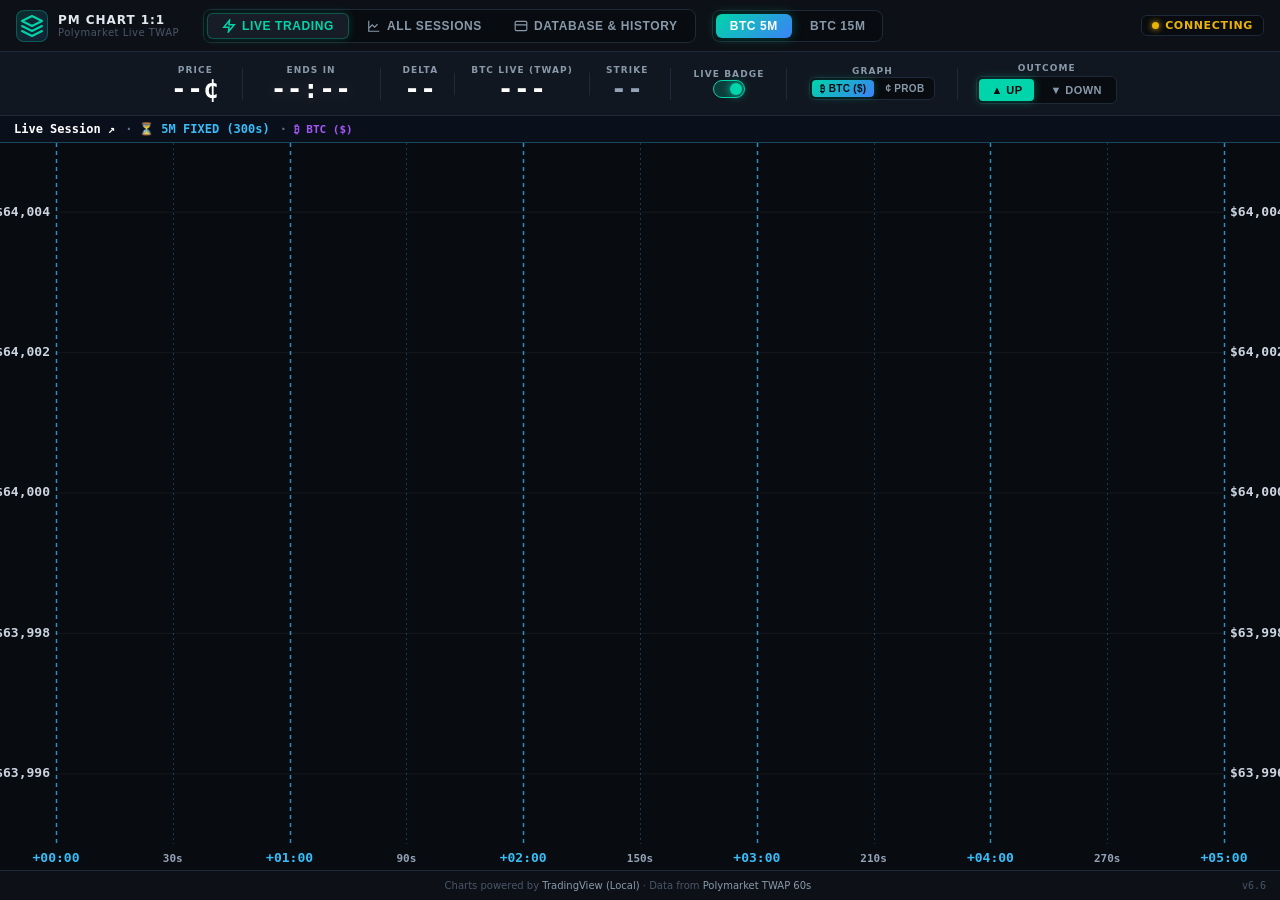
==== -APP-V-222-/index.html @ 1e35aa85 "v6.6: Fix strike window boundary check, RTDS reconciliation concurrency, orderbook bestBid/bestAsk, " ====
<!DOCTYPE html>
<html lang="en">
<head>
  <meta charset="UTF-8" />
  <meta name="viewport" content="width=device-width, initial-scale=1.0, maximum-scale=1.0, user-scalable=no, viewport-fit=cover" />
  <title>Polymarket BTC Up/Down — 1:1 Live TWAP Chart & History Database</title>
  <meta name="description" content="Real-time Polymarket BTC Up/Down rolling market chart with 1:1 TWAP price synchronization and local database." />
  <link rel="stylesheet" href="css/style.css" />
</head>
<body>
  <div id="app">

    <!-- ═══════════════ HEADER ═══════════════ -->
    <header id="main-header">
      <div id="brand">
        <div id="brand-logo">
          <svg width="24" height="24" viewBox="0 0 24 24" fill="none">
            <path d="M12 2L2 7l10 5 10-5-10-5zM2 17l10 5 10-5M2 12l10 5 10-5" stroke="#00d4aa" stroke-width="2" stroke-linecap="round" stroke-linejoin="round"/>
          </svg>
        </div>
        <div id="brand-text">
          <span id="brand-name">PM CHART 1:1</span>
          <span id="brand-sub">Polymarket Live TWAP</span>
        </div>
      </div>

      <!-- Main Navigation Tabs: Live Trading vs All Sessions vs Database -->
      <div id="view-switcher">
        <button class="view-tab active" id="tab-view-trading" data-view="trading">
          <svg width="14" height="14" viewBox="0 0 24 24" fill="none" stroke="currentColor" stroke-width="2.5"><polygon points="13 2 3 14 12 14 11 22 21 10 12 10 13 2"/></svg>
          <span class="tab-label">LIVE TRADING</span>
        </button>
        <button class="view-tab" id="tab-view-chart" data-view="chart">
          <svg width="14" height="14" viewBox="0 0 24 24" fill="none" stroke="currentColor" stroke-width="2"><path d="M3 3v18h18M18 9l-5 5-4-4-6 6"/></svg>
          <span class="tab-label">ALL SESSIONS</span>
        </button>
        <button class="view-tab" id="tab-view-history" data-view="history">
          <svg width="14" height="14" viewBox="0 0 24 24" fill="none" stroke="currentColor" stroke-width="2"><path d="M4 4h16c1.1 0 2 .9 2 2v12c0 1.1-.9 2-2 2H4c-1.1 0-2-.9-2-2V6c0-1.1.9-2 2-2zM22 10H2M7 15h.01M12 15h.01M17 15h.01"/></svg>
          <span class="tab-label">DATABASE & HISTORY</span>
        </button>
      </div>

      <!-- Market switcher: 5m / 15m -->
      <div id="market-switcher">
        <button class="mkt-btn active" id="btn-mkt-5m" data-tf="5">BTC 5M</button>
        <button class="mkt-btn" id="btn-mkt-15m" data-tf="15">BTC 15M</button>
      </div>

      <!-- Status indicator -->
      <div id="status-panel">
        <div id="status-indicator" class="status-connecting">
          <span id="status-dot"></span>
          <span id="status-text">CONNECTING</span>
        </div>
      </div>
    </header>

    <!-- Global Real-Time Price & Outcome Bar -->
    <div id="price-bar">
      <!-- 1. Left of Timer: Large Outcome Price -->
      <div class="price-hero-item" id="price-current-wrap">
        <span class="price-hero-label">PRICE</span>
        <span class="price-hero-value" id="price-current">--¢</span>
      </div>

      <div class="price-divider"></div>

      <!-- 2. Center: Large countdown timer (Clickable: Remaining <-> Elapsed) -->
      <div id="timer-center" style="cursor: pointer; user-select: none;" title="Click to switch between Remaining & Elapsed time">
        <span id="timer-label-top">ENDS IN</span>
        <span id="timer-value">--:--</span>
      </div>

      <div class="price-divider"></div>

      <!-- 3. Right of Timer: Delta, Current BTC Price, Strike BTC Price -->
      <div id="live-btc-metrics">
        <div class="price-hero-item" id="btc-delta-wrap">
          <span class="price-hero-label">DELTA</span>
          <span class="price-hero-value green" id="live-btc-delta">+$0.00</span>
        </div>

        <div class="price-divider-mini"></div>

        <div class="price-hero-item" id="btc-current-wrap">
          <span class="price-hero-label">BTC LIVE (TWAP)</span>
          <span class="price-hero-value" id="live-btc-current">---</span>
        </div>

        <div class="price-divider-mini"></div>

        <div class="price-hero-item" id="btc-strike-wrap">
          <span class="price-hero-label">STRIKE</span>
          <span class="price-hero-value muted" id="live-btc-strike">---</span>
        </div>
      </div>

      <div class="price-divider"></div>

      <!-- 4. Floating Head Badge on Chart Toggle -->
      <div class="price-hero-item" id="tag-toggle-wrap">
        <span class="price-hero-label">LIVE BADGE</span>
        <label class="toggle-switch-compact" title="Отображать крупную плашку с ценой и оставшимся временем на конце линии графика">
          <input type="checkbox" id="chk-head-tag" checked />
          <span class="toggle-slider-compact"></span>
        </label>
      </div>

      <div class="price-divider"></div>

      <!-- 5. Chart Mode (BTC $ vs PROB %) -->
      <div class="price-hero-item" id="chart-mode-wrap">
        <span class="price-hero-label">GRAPH</span>
        <div id="chart-mode-buttons">
          <button class="mode-btn active" id="btn-mode-btc" title="Отображать живой график цены BTC ($) как на Polymarket">₿ BTC ($)</button>
          <button class="mode-btn" id="btn-mode-token" title="Отображать график вероятности в центах (0–100¢)">¢ PROB</button>
        </div>
      </div>

      <div class="price-divider"></div>

      <!-- 6. Outcome buttons -->
      <div id="outcome-switcher">
        <span class="price-hero-label">OUTCOME</span>
        <div id="outcome-buttons">
          <button class="outcome-btn active" id="btn-outcome-up">▲ UP</button>
          <button class="outcome-btn" id="btn-outcome-down">▼ DOWN</button>
        </div>
      </div>
    </div>

    <!-- ═══════════════ VIEW 1: LIVE TRADING (Dedicated Fixed 300s/900s) ═══════════════ -->
    <main id="trading-view" class="active-view">
      <div id="trading-chart-wrapper" style="position:relative; width:100%; height:100%; flex:1; display:flex; flex-direction:column; overflow:hidden;">
        <div id="trading-chart-container" style="width:100%; height:100%; flex:1; position:relative;"></div>
      </div>
    </main>

    <!-- ═══════════════ VIEW 2: MULTI-SESSION TIMELINE CHART ═══════════════ -->
    <main id="chart-view" class="hidden-view">
      <!-- Chart toolbar -->
      <div id="chart-toolbar">
        <div id="tf-switcher">
          <span class="tf-label">TIMEFRAME</span>
          <div id="tf-buttons">
            <button class="tf-btn active" id="btn-tf-1s" data-tf="1">1s</button>
            <button class="tf-btn" id="btn-tf-5s" data-tf="5">5s</button>
            <button class="tf-btn" id="btn-tf-15s" data-tf="15">15s</button>
            <button class="tf-btn" id="btn-tf-30s" data-tf="30">30s</button>
            <button class="tf-btn" id="btn-tf-1m" data-tf="60">1m</button>
          </div>
        </div>

        <div id="market-info">
          <span class="info-label">MARKET</span>
          <span id="market-slug-display">---</span>
          <span class="info-sep">→</span>
          <span id="market-window-display">--:-- – --:--</span>
        </div>

        <div id="chart-actions">
          <button id="btn-scroll-start" class="action-btn" title="Scroll back to the beginning of history (Earliest session)">
            <svg width="13" height="13" viewBox="0 0 24 24" fill="none" stroke="currentColor" stroke-width="2.5"><polygon points="19 20 9 12 19 4 19 20"/><line x1="5" y1="19" x2="5" y2="5"/></svg>
            <span style="margin-left:4px; font-size:11px; font-weight:600;">Start</span>
          </button>
          <button id="btn-quick-load-db" class="action-btn" title="Load saved history from database">
            <svg width="14" height="14" viewBox="0 0 24 24" fill="none" stroke="currentColor" stroke-width="2"><path d="M4 4h16c1.1 0 2 .9 2 2v12c0 1.1-.9 2-2 2H4c-1.1 0-2-.9-2-2V6c0-1.1.9-2 2-2zM22 10H2"/></svg>
            <span style="margin-left:5px; font-size:11px; font-weight:600;">Load DB History</span>
          </button>
          <button id="btn-reset-zoom" class="action-btn" title="Fit all sessions (Overview)">
            <svg width="14" height="14" viewBox="0 0 24 24" fill="none" stroke="currentColor" stroke-width="2"><path d="M3 3h7v7H3zM14 3h7v7h-7zM14 14h7v7h-7zM3 14h7v7H3z"/></svg>
            <span style="margin-left:4px; font-size:11px; font-weight:600;">Fit All</span>
          </button>
          <button id="btn-scroll-live" class="action-btn" title="Scroll forward to live real-time market">
            <svg width="13" height="13" viewBox="0 0 24 24" fill="none" stroke="currentColor" stroke-width="2.5"><polygon points="5 4 15 12 5 20 5 4"/><line x1="19" y1="5" x2="19" y2="19"/></svg>
            <span style="margin-left:4px; font-size:11px; font-weight:600;">Live</span>
          </button>
        </div>
      </div>

      <!-- Chart wrapper -->
      <div id="chart-wrapper">
        <div id="chart-container"></div>
        <div id="chart-tooltip" style="display: none;"></div>

        <!-- Loading overlay -->
        <div id="loading-overlay">
          <div id="loading-spinner"></div>
          <div id="loading-text">Fetching market data…</div>
          <div id="loading-sub" style="display:none"></div>
        </div>

        <!-- Error overlay -->
        <div id="error-overlay" style="display:none">
          <div id="error-icon">⚠</div>
          <div id="error-text">Connection lost</div>
          <div id="error-sub">Reconnecting…</div>
          <button id="btn-retry">Retry Now</button>
        </div>
      </div>
    </main>

    <!-- ═══════════════ VIEW 3: DATABASE & HISTORY PANEL ═══════════════ -->
    <section id="history-panel-view" class="hidden-view">
      <div id="panel-content">

        <!-- Header Row / Summary Cards -->
        <div class="panel-grid-top">
          <!-- Card 1: Storage File Management -->
          <div class="panel-card" id="card-storage">
            <div class="card-header">
              <div class="card-title">
                <svg width="16" height="16" viewBox="0 0 24 24" fill="none" stroke="currentColor" stroke-width="2"><path d="M22 19a2 2 0 0 1-2 2H4a2 2 0 0 1-2-2V5a2 2 0 0 1 2-2h5l2 3h9a2 2 0 0 1 2 2z"/></svg>
                DATABASE FILE STORAGE
              </div>
              <span id="db-status-badge" class="badge-disconnected">NOT CONNECTED</span>
            </div>
            <div class="card-body">
              <div class="storage-meta-row">
                <div class="meta-item">
                  <span class="meta-lbl">File Size</span>
                  <span class="meta-val" id="db-file-size">-- KB</span>
                </div>
                <div class="meta-item">
                  <span class="meta-lbl">Last Saved</span>
                  <span class="meta-val" id="db-last-saved">Never</span>
                </div>
                <div class="meta-item">
                  <span class="meta-lbl">Auto-Save</span>
                  <label class="toggle-switch">
                    <input type="checkbox" id="chk-autosave" checked />
                    <span class="toggle-slider"></span>
                  </label>
                </div>
              </div>
              <div class="card-actions-row">
                <button id="btn-connect-file" class="btn-primary">
                  📁 Choose / Create Database File
                </button>
                <button id="btn-save-file" class="btn-secondary">
                  💾 Save to Disk Now
                </button>
                <button id="btn-import-json" class="btn-outline">
                  📥 Import JSON
                </button>
                <button id="btn-export-json" class="btn-outline">
                  📤 Export JSON
                </button>
              </div>
            </div>
          </div>

          <!-- Card 2: Polymarket History Downloader (Backfill) -->
          <div class="panel-card" id="card-downloader">
            <div class="card-header">
              <div class="card-title">
                <svg width="16" height="16" viewBox="0 0 24 24" fill="none" stroke="currentColor" stroke-width="2"><path d="M21 15v4a2 2 0 0 1-2 2H5a2 2 0 0 1-2-2v-4M7 10l5 5 5-5M12 15V3"/></svg>
                POLYMARKET HISTORY DOWNLOADER
              </div>
              <span id="bf-count-display" class="badge-info">72 sessions (6h)</span>
            </div>
            <div class="card-body">
              <!-- Controls row -->
              <div class="downloader-controls-row">
                <div class="ctrl-group">
                  <span class="ctrl-label">Market:</span>
                  <div class="bf-tf-group">
                    <button class="bf-tf-btn active" data-tf="5">BTC 5M</button>
                    <button class="bf-tf-btn" data-tf="15">BTC 15M</button>
                  </div>
                </div>

                <div class="ctrl-group">
                  <span class="ctrl-label">Time Range:</span>
                  <div class="preset-group">
                    <button class="preset-btn active" data-hours="6">6h</button>
                    <button class="preset-btn" data-hours="12">12h</button>
                    <button class="preset-btn" data-hours="24">24h</button>
                    <button class="preset-btn" data-hours="72">3 Days</button>
                    <button class="preset-btn" data-hours="168">7 Days</button>
                  </div>
                </div>

                <div class="ctrl-group">
                  <label class="checkbox-label" title="Skip downloading sessions that are already saved in your database">
                    <input type="checkbox" id="chk-smart-merge" checked />
                    <span>Smart Merge (Skip existing)</span>
                  </label>
                </div>
              </div>

              <!-- Progress bar wrap -->
              <div id="bf-progress-wrap" style="display:none;">
                <div class="progress-bar-bg">
                  <div id="bf-progress-bar"></div>
                </div>
                <div id="bf-progress-text">Ready</div>
              </div>

              <!-- Action buttons -->
              <div class="card-actions-row">
                <button id="btn-start-backfill" class="btn-success">
                  ▶ Start Download from Polymarket
                </button>
                <button id="btn-stop-backfill" class="btn-danger" disabled>
                  ⏹ Stop
                </button>
              </div>
            </div>
          </div>
        </div>

        <!-- Analytics Row -->
        <div class="panel-analytics-row">
          <div class="analytic-badge">
            <span class="an-lbl">Total Sessions</span>
            <span class="an-val" id="stat-total-sessions">0</span>
          </div>
          <div class="analytic-badge">
            <span class="an-lbl">Total Price Ticks</span>
            <span class="an-val" id="stat-total-ticks">0</span>
          </div>
          <div class="analytic-badge">
            <span class="an-lbl">UP Wins</span>
            <span class="an-val green" id="stat-up-pct">0.0%</span>
          </div>
          <div class="analytic-badge">
            <span class="an-lbl">DOWN Wins</span>
            <span class="an-val coral" id="stat-down-pct">0.0%</span>
          </div>
          <div class="analytic-badge">
            <span class="an-lbl">Total Traded Volume</span>
            <span class="an-val" id="stat-total-volume">$0</span>
          </div>
        </div>

        <!-- Session Explorer Table Card -->
        <div class="panel-card" id="card-table">
          <div class="table-toolbar">
            <div class="table-title">
              <svg width="15" height="15" viewBox="0 0 24 24" fill="none" stroke="currentColor" stroke-width="2"><path d="M3 3h18v18H3zM3 9h18M3 15h18M9 3v18M15 3v18"/></svg>
              SAVED SESSIONS EXPLORER
              <span id="selected-sessions-count" class="badge-subtle">0 selected</span>
            </div>
            <div class="table-actions">
              <button id="btn-load-to-chart" class="btn-secondary btn-sm">
                📈 Display All on Chart
              </button>
              <button id="btn-delete-selected" class="btn-danger-outline btn-sm">
                🗑 Delete Selected
              </button>
              <button id="btn-clear-db" class="btn-danger-outline btn-sm">
                ✕ Clear All DB
              </button>
            </div>
          </div>

          <div class="table-scroll-container">
            <table class="pm-table">
              <thead>
                <tr>
                  <th class="th-chk"><input type="checkbox" id="chk-select-all" /></th>
                  <th>Session Window (UTC)</th>
                  <th>TF</th>
                  <th>Official Winner</th>
                  <th>OHLC (Open / High / Low / Close)</th>
                  <th>Ticks</th>
                  <th>Volume</th>
                  <th>Actions</th>
                </tr>
              </thead>
              <tbody id="session-table-body">
                <tr><td colspan="8" class="empty-table-msg">Loading database sessions…</td></tr>
              </tbody>
            </table>
          </div>
        </div>

      </div><!-- /#panel-content -->
    </section>

    <!-- ═══════════════ FOOTER ═══════════════ -->
    <footer id="main-footer">
      <div id="footer-left">
        <span id="market-count-display"></span>
      </div>
      <div id="footer-center">
        <span class="attr-text">Charts powered by </span>
        <a href="https://www.tradingview.com/" target="_blank" class="attr-link">TradingView (Local)</a>
        <span class="attr-text"> · Data from </span>
        <a href="https://polymarket.com" target="_blank" class="attr-link">Polymarket TWAP 60s</a>
      </div>
      <div id="footer-right">
        <span id="app-version">v6.6</span>
      </div>
    </footer>

  </div><!-- /#app -->

  <input type="file" id="file-import-input" accept=".json" style="display:none;" />

  <!-- Local Lightweight Charts v5 -->
  <script src="libs/lightweight-charts.standalone.production.js"></script>

  <!-- App modules -->
  <script src="js/price.js"></script>
  <script src="js/buffer.js"></script>
  <script src="js/db.js"></script>
  <script src="js/backfill.js"></script>
  <script src="js/market.js"></script>
  <script src="js/ws.js"></script>
  <script src="js/rtds.js"></script>
  <script src="js/live_trading.js"></script>
  <script src="js/chart.js"></script>
  <script src="js/panel.js"></script>
  <script src="js/app.js"></script>
</body>
</html>
---- -APP-V-222-/css/style.css ----
/* ═══════════════════════════════════════════════════════
   Polymarket BTC Up/Down Chart & History Database — v1.4
   ═══════════════════════════════════════════════════════ */

/* ── Reset & Base ─────────────────────────────────────── */
*, *::before, *::after { box-sizing: border-box; margin: 0; padding: 0; }

:root {
  /* Colors */
  --bg-primary:     #080b0f;
  --bg-secondary:   #0d1117;
  --bg-panel:       #111720;
  --bg-card:        #161d27;
  --bg-hover:       #1a2230;
  --border:         #1e2a38;
  --border-bright:  #2a3a50;

  --text-primary:   #e2e8f0;
  --text-secondary: #8899aa;
  --text-muted:     #4a5568;

  --accent-teal:    #00d4aa;
  --accent-teal-d:  #00a882;
  --accent-blue:    #3b82f6;
  --accent-purple:  #8b5cf6;

  --green:          #22c55e;
  --green-d:        #16a34a;
  --red:            #ef4444;
  --red-d:          #dc2626;
  --coral:          #ff4d6d;
  --yellow:         #eab308;

  --line-green:     #00d4aa;
  --line-red:       #ff4d6d;
  --line-neutral:   #4dabf7;

  /* Sizes */
  --header-h:       52px;
  --pricebar-h:     64px;
  --toolbar-h:      42px;
  --footer-h:       30px;

  /* Transitions */
  --tr-fast: 120ms ease;
  --tr-med:  200ms ease;
}

html, body {
  height: 100%;
  background: var(--bg-primary);
  color: var(--text-primary);
  font-family: 'Inter', system-ui, sans-serif;
  font-size: 13px;
  line-height: 1;
  overflow: hidden;
  -webkit-font-smoothing: antialiased;
}

/* ── App Layout ───────────────────────────────────────── */
#app {
  display: flex;
  flex-direction: column;
  height: 100vh;
  overflow: hidden;
}

/* ── Header ───────────────────────────────────────────── */
#main-header {
  display: flex;
  align-items: center;
  gap: 16px;
  height: var(--header-h);
  padding: 0 16px;
  background: var(--bg-secondary);
  border-bottom: 1px solid var(--border);
  flex-shrink: 0;
  position: relative;
  z-index: 10;
}

#brand {
  display: flex;
  align-items: center;
  gap: 10px;
  min-width: 130px;
}

#brand-logo {
  width: 32px; height: 32px;
  background: linear-gradient(135deg, rgba(0,212,170,0.15), rgba(59,130,246,0.15));
  border: 1px solid rgba(0,212,170,0.3);
  border-radius: 8px;
  display: flex; align-items: center; justify-content: center;
}

#brand-text {
  display: flex;
  flex-direction: column;
  gap: 2px;
}
#brand-name {
  font-size: 12px;
  font-weight: 700;
  letter-spacing: 0.08em;
  color: var(--text-primary);
}
#brand-sub {
  font-size: 10px;
  color: var(--text-muted);
  letter-spacing: 0.05em;
}

/* Main Navigation View Switcher (Live Chart vs Database & History) */
#view-switcher {
  display: flex;
  gap: 4px;
  background: var(--bg-primary);
  border: 1px solid var(--border);
  border-radius: 8px;
  padding: 3px;
  margin-left: 8px;
}

.view-tab {
  display: flex;
  align-items: center;
  gap: 6px;
  background: transparent;
  border: none;
  color: var(--text-secondary);
  font-family: 'Inter', sans-serif;
  font-size: 12px;
  font-weight: 600;
  letter-spacing: 0.05em;
  padding: 5px 14px;
  border-radius: 6px;
  cursor: pointer;
  transition: all var(--tr-fast);
}
.view-tab:hover { color: var(--text-primary); background: var(--bg-hover); }
.view-tab.active {
  background: var(--bg-card);
  color: var(--accent-teal);
  border: 1px solid rgba(0, 212, 170, 0.3);
  box-shadow: 0 0 10px rgba(0, 212, 170, 0.2);
}

/* Market switcher */
#market-switcher {
  display: flex;
  gap: 4px;
  background: var(--bg-primary);
  border: 1px solid var(--border);
  border-radius: 8px;
  padding: 3px;
}

.mkt-btn {
  background: transparent;
  border: none;
  color: var(--text-secondary);
  font-family: 'Inter', sans-serif;
  font-size: 12px;
  font-weight: 600;
  letter-spacing: 0.05em;
  padding: 5px 14px;
  border-radius: 6px;
  cursor: pointer;
  transition: all var(--tr-fast);
}
.mkt-btn:hover { color: var(--text-primary); background: var(--bg-hover); }
.mkt-btn.active {
  background: linear-gradient(135deg, var(--accent-teal), var(--accent-blue));
  color: #fff;
  box-shadow: 0 0 12px rgba(0,212,170,0.3);
}

/* Status panel */
#status-panel {
  margin-left: auto;
  display: flex;
  align-items: center;
  gap: 12px;
}

#status-indicator {
  display: flex;
  align-items: center;
  gap: 6px;
  font-size: 11px;
  font-weight: 600;
  letter-spacing: 0.06em;
  padding: 4px 10px;
  background: var(--bg-primary);
  border: 1px solid var(--border);
  border-radius: 6px;
}

#status-dot {
  width: 7px; height: 7px;
  border-radius: 50%;
  animation: pulse 2s ease infinite;
}

.status-live #status-dot     { background: var(--green); box-shadow: 0 0 6px var(--green); }
.status-connecting #status-dot { background: var(--yellow); box-shadow: 0 0 6px var(--yellow); }
.status-error #status-dot    { background: var(--red); box-shadow: 0 0 6px var(--red); animation: none; }

.status-live #status-text     { color: var(--green); }
.status-connecting #status-text { color: var(--yellow); }
.status-error #status-text    { color: var(--red); }

@keyframes pulse {
  0%, 100% { opacity: 1; }
  50%       { opacity: 0.4; }
}

/* ── View Visibility ──────────────────────────────────── */
.active-view {
  display: flex !important;
  flex-direction: column;
  flex: 1;
  overflow: hidden;
}

.hidden-view {
  display: none !important;
}

/* ── VIEW 1: Price Bar ────────────────────────────────── */
#price-bar {
  display: flex;
  align-items: center;
  justify-content: center;
  height: var(--pricebar-h);
  padding: 0 16px;
  gap: 14px;
  background: var(--bg-panel);
  border-bottom: 1px solid var(--border);
  flex-shrink: 0;
  overflow-x: auto;
}

/* Compact Toggle Switch for Head Badge */
.toggle-switch-compact {
  position: relative;
  display: inline-block;
  width: 32px;
  height: 18px;
  cursor: pointer;
}
.toggle-switch-compact input {
  opacity: 0;
  width: 0;
  height: 0;
}
.toggle-slider-compact {
  position: absolute;
  top: 0; left: 0; right: 0; bottom: 0;
  background: var(--bg-card, #121824);
  border: 1px solid var(--border, #1e293b);
  border-radius: 18px;
  transition: all var(--tr-fast);
}
.toggle-slider-compact:before {
  position: absolute;
  content: "";
  height: 12px;
  width: 12px;
  left: 2px;
  bottom: 2px;
  background: var(--text-secondary, #94a3b8);
  border-radius: 50%;
  transition: all var(--tr-fast);
}
.toggle-switch-compact input:checked + .toggle-slider-compact {
  background: rgba(0, 212, 170, 0.2);
  border-color: var(--accent-teal, #00d4aa);
}
.toggle-switch-compact input:checked + .toggle-slider-compact:before {
  transform: translateX(14px);
  background: var(--accent-teal, #00d4aa);
  box-shadow: 0 0 8px var(--accent-teal, #00d4aa);
}

/* Chart Mode Buttons (BTC vs PROB) */
#chart-mode-buttons {
  display: flex;
  gap: 3px;
  background: var(--bg-primary, #080b0f);
  border: 1px solid var(--border, #1e293b);
  border-radius: 6px;
  padding: 2px;
}
.mode-btn {
  background: transparent;
  border: none;
  color: var(--text-secondary, #94a3b8);
  font-family: 'Inter', sans-serif;
  font-size: 10px;
  font-weight: 700;
  padding: 3px 8px;
  border-radius: 4px;
  cursor: pointer;
  transition: all var(--tr-fast);
  letter-spacing: 0.03em;
}
.mode-btn:hover { color: #ffffff; background: var(--bg-hover); }
.mode-btn.active {
  background: linear-gradient(135deg, var(--accent-teal, #00d4aa), var(--accent-blue, #38bdf8));
  color: #080b0f;
  font-weight: 800;
  box-shadow: 0 0 8px rgba(0, 212, 170, 0.3);
}

.price-hero-item {
  display: flex;
  flex-direction: column;
  align-items: center;
  justify-content: center;
  gap: 1px;
  padding: 0 8px;
  flex-shrink: 0;
}

.price-hero-label {
  font-size: 9px;
  font-weight: 700;
  letter-spacing: 0.12em;
  color: var(--text-secondary);
  text-transform: uppercase;
  line-height: 1;
}

.price-hero-value {
  font-family: 'JetBrains Mono', monospace;
  font-size: 26px;
  font-weight: 800;
  color: #ffffff;
  letter-spacing: 0.02em;
  line-height: 1;
  text-align: center;
  transition: color var(--tr-fast);
}
.price-hero-value.green {
  color: var(--accent-teal, #00d4aa);
  text-shadow: 0 0 12px rgba(0, 212, 170, 0.4);
}
.price-hero-value.red {
  color: var(--red, #ff4d6d);
  text-shadow: 0 0 12px rgba(255, 77, 109, 0.4);
}
.price-hero-value.muted {
  color: #94a3b8;
}

.price-divider {
  width: 1px;
  height: 32px;
  background: var(--border);
  flex-shrink: 0;
}

.price-divider-mini {
  width: 1px;
  height: 22px;
  background: rgba(255, 255, 255, 0.08);
  flex-shrink: 0;
}

#live-btc-metrics {
  display: flex;
  align-items: center;
  gap: 8px;
  flex-shrink: 0;
}

.price-flash-up   { animation: flashUp 0.4s ease; }
.price-flash-down { animation: flashDown 0.4s ease; }

@keyframes flashUp   { 0% { color: var(--green); text-shadow: 0 0 8px rgba(34,197,94,0.6); } 100% { } }
@keyframes flashDown { 0% { color: var(--red);   text-shadow: 0 0 8px rgba(239,68,68,0.6); } 100% { } }

/* Timer in Price Bar (Center) */
#timer-center {
  display: flex;
  flex-direction: column;
  align-items: center;
  justify-content: center;
  gap: 1px;
  padding: 2px 14px;
  border-radius: 8px;
  flex-shrink: 0;
  transition: background var(--tr-fast), transform var(--tr-fast);
}

#timer-center:hover {
  background: rgba(56, 189, 248, 0.09);
  transform: scale(1.02);
}

#timer-center:active {
  transform: scale(0.98);
}

#timer-label-top {
  font-size: 9px;
  font-weight: 700;
  letter-spacing: 0.12em;
  color: var(--text-secondary);
  text-transform: uppercase;
  line-height: 1;
}

#timer-value {
  font-family: 'JetBrains Mono', monospace;
  font-size: 26px;
  font-weight: 800;
  color: #ffffff;
  letter-spacing: 0.02em;
  text-align: center;
  line-height: 1;
  text-shadow: 0 0 16px rgba(255, 255, 255, 0.25);
  transition: color var(--tr-fast);
}

#timer-value.urgent {
  color: #ff4d6d;
  animation: urgentPulse 1s ease-in-out infinite;
  text-shadow: 0 0 16px rgba(255, 77, 109, 0.7);
}

@keyframes urgentPulse {
  0%, 100% { transform: scale(1); }
  50% { transform: scale(1.06); }
}

/* Outcome Switcher (UP / DOWN) */
#outcome-switcher {
  display: flex;
  flex-direction: column;
  align-items: center;
  gap: 3px;
  padding-left: 4px;
  flex-shrink: 0;
}

#outcome-buttons {
  display: flex;
  gap: 4px;
  background: var(--bg-primary);
  border: 1px solid var(--border);
  border-radius: 6px;
  padding: 2px;
}

.outcome-btn {
  background: transparent;
  border: none;
  color: var(--text-secondary);
  font-family: 'Inter', sans-serif;
  font-size: 11px;
  font-weight: 700;
  padding: 5px 12px;
  border-radius: 4px;
  cursor: pointer;
  transition: all var(--tr-fast);
  letter-spacing: 0.04em;
}
.outcome-btn:hover { color: var(--text-primary); background: var(--bg-hover); }

#btn-outcome-up.active {
  background: #00d4aa;
  color: #080b0f;
  box-shadow: 0 0 10px rgba(0, 212, 170, 0.4);
}

#btn-outcome-down.active {
  background: #ff4d6d;
  color: #ffffff;
  box-shadow: 0 0 10px rgba(255, 77, 109, 0.4);
}

/* ── Chart Toolbar ────────────────────────────────────── */
#chart-toolbar {
  display: flex;
  align-items: center;
  height: var(--toolbar-h);
  padding: 0 12px;
  gap: 16px;
  background: var(--bg-secondary);
  border-bottom: 1px solid var(--border);
  flex-shrink: 0;
}

#tf-switcher {
  display: flex;
  align-items: center;
  gap: 8px;
}

.tf-label {
  font-size: 9px;
  font-weight: 600;
  letter-spacing: 0.08em;
  color: var(--text-muted);
}

#tf-buttons {
  display: flex;
  gap: 2px;
  background: var(--bg-primary);
  border: 1px solid var(--border);
  border-radius: 6px;
  padding: 2px;
}

.tf-btn {
  background: transparent;
  border: none;
  color: var(--text-secondary);
  font-family: 'Inter', sans-serif;
  font-size: 11px;
  font-weight: 600;
  padding: 4px 10px;
  border-radius: 4px;
  cursor: pointer;
  transition: all var(--tr-fast);
  letter-spacing: 0.04em;
}
.tf-btn:hover { color: var(--text-primary); background: var(--bg-hover); }
.tf-btn.active {
  background: var(--accent-teal);
  color: var(--bg-primary);
  box-shadow: 0 0 8px rgba(0,212,170,0.4);
}

#market-info {
  display: flex;
  align-items: center;
  gap: 6px;
  font-size: 11px;
  color: var(--text-muted);
  margin-left: 8px;
}

.info-label {
  font-size: 9px;
  font-weight: 600;
  letter-spacing: 0.08em;
  color: var(--text-muted);
}
.info-sep { color: var(--border-bright); }

#market-slug-display {
  font-family: 'JetBrains Mono', monospace;
  font-size: 10px;
  color: var(--text-secondary);
  background: var(--bg-primary);
  border: 1px solid var(--border);
  border-radius: 4px;
  padding: 2px 6px;
  max-width: 220px;
  overflow: hidden;
  text-overflow: ellipsis;
  white-space: nowrap;
}

#market-window-display {
  font-family: 'JetBrains Mono', monospace;
  font-size: 10px;
  color: var(--text-secondary);
}

#chart-actions {
  margin-left: auto;
  display: flex;
  align-items: center;
  gap: 8px;
}

.action-btn {
  background: var(--bg-primary);
  border: 1px solid var(--border);
  color: var(--text-secondary);
  border-radius: 5px;
  padding: 5px 8px;
  cursor: pointer;
  transition: all var(--tr-fast);
  display: flex;
  align-items: center;
}
.action-btn:hover { color: var(--text-primary); border-color: var(--border-bright); }

#btn-quick-load-db {
  color: var(--accent-teal);
  border-color: rgba(0, 212, 170, 0.3);
}
#btn-quick-load-db:hover {
  background: rgba(0, 212, 170, 0.1);
}

/* ── Chart Wrapper ────────────────────────────────────── */
#chart-wrapper {
  flex: 1;
  position: relative;
  overflow: hidden;
  background: var(--bg-primary);
}

#chart-container {
  width: 100%;
  height: 100%;
}

/* ── Floating Crosshair Point Tooltip ─────────────────── */
#chart-tooltip {
  position: absolute;
  pointer-events: none;
  z-index: 25;
  padding: 5px 11px;
  border-radius: 6px;
  font-family: 'JetBrains Mono', monospace;
  font-size: 14px;
  font-weight: 700;
  background: rgba(13, 17, 23, 0.94);
  border: 1px solid rgba(0, 212, 170, 0.5);
  color: #00d4aa;
  box-shadow: 0 4px 20px rgba(0, 0, 0, 0.7);
  backdrop-filter: blur(6px);
  transform: translate(-50%, -100%);
  margin-top: -12px;
  white-space: nowrap;
  transition: opacity 80ms ease, transform 60ms ease;
}

#chart-tooltip.tt-green {
  border-color: rgba(0, 212, 170, 0.6);
  color: #00d4aa;
  box-shadow: 0 0 14px rgba(0, 212, 170, 0.25);
}

#chart-tooltip.tt-red {
  border-color: rgba(255, 77, 109, 0.6);
  color: #ff4d6d;
  box-shadow: 0 0 14px rgba(255, 77, 109, 0.25);
}

#chart-tooltip.tt-blue {
  border-color: rgba(77, 171, 247, 0.6);
  color: #4dabf7;
  box-shadow: 0 0 14px rgba(77, 171, 247, 0.25);
}

#chart-tooltip::after {
  content: '';
  position: absolute;
  top: 100%;
  left: 50%;
  margin-left: -5px;
  border-width: 5px;
  border-style: solid;
  border-color: rgba(13, 17, 23, 0.94) transparent transparent transparent;
}

/* ── VIEW 2: Database & History Management Panel ──────── */
#history-panel-view {
  background: var(--bg-primary);
  overflow-y: auto;
  height: calc(100vh - var(--header-h) - var(--footer-h));
}

#panel-content {
  max-width: 1360px;
  margin: 0 auto;
  padding: 20px 24px 40px;
  display: flex;
  flex-direction: column;
  gap: 20px;
}

.panel-grid-top {
  display: grid;
  grid-template-columns: 1fr 1.3fr;
  gap: 20px;
}

@media (max-width: 1024px) {
  .panel-grid-top { grid-template-columns: 1fr; }
}

.panel-card {
  background: var(--bg-card);
  border: 1px solid var(--border);
  border-radius: 10px;
  padding: 18px;
  display: flex;
  flex-direction: column;
  gap: 14px;
}

.card-header {
  display: flex;
  align-items: center;
  justify-content: space-between;
  border-bottom: 1px solid var(--border);
  padding-bottom: 12px;
}

.card-title {
  display: flex;
  align-items: center;
  gap: 8px;
  font-size: 12px;
  font-weight: 700;
  letter-spacing: 0.08em;
  color: var(--text-primary);
}

.card-body {
  display: flex;
  flex-direction: column;
  gap: 14px;
}

/* Storage meta row */
.storage-meta-row {
  display: flex;
  align-items: center;
  justify-content: space-between;
  background: var(--bg-primary);
  border: 1px solid var(--border);
  border-radius: 8px;
  padding: 10px 16px;
}

.meta-item {
  display: flex;
  flex-direction: column;
  gap: 4px;
}
.meta-lbl { font-size: 10px; color: var(--text-muted); text-transform: uppercase; font-weight: 600; }
.meta-val { font-family: 'JetBrains Mono', monospace; font-size: 13px; font-weight: 600; color: var(--text-primary); }

.card-actions-row {
  display: flex;
  flex-wrap: wrap;
  gap: 10px;
}

/* Downloader Controls */
.downloader-controls-row {
  display: flex;
  flex-wrap: wrap;
  align-items: center;
  gap: 16px;
}

.ctrl-group {
  display: flex;
  align-items: center;
  gap: 8px;
}
.ctrl-label { font-size: 11px; font-weight: 600; color: var(--text-secondary); }

.bf-tf-group, .preset-group {
  display: flex;
  gap: 2px;
  background: var(--bg-primary);
  border: 1px solid var(--border);
  border-radius: 6px;
  padding: 2px;
}

.bf-tf-btn, .preset-btn {
  background: transparent;
  border: none;
  color: var(--text-secondary);
  font-family: 'Inter', sans-serif;
  font-size: 11px;
  font-weight: 600;
  padding: 4px 9px;
  border-radius: 4px;
  cursor: pointer;
  transition: all var(--tr-fast);
}
.bf-tf-btn:hover, .preset-btn:hover { color: var(--text-primary); background: var(--bg-hover); }
.bf-tf-btn.active, .preset-btn.active {
  background: var(--accent-teal);
  color: var(--bg-primary);
  box-shadow: 0 0 8px rgba(0, 212, 170, 0.4);
}

.checkbox-label {
  display: flex;
  align-items: center;
  gap: 6px;
  font-size: 11px;
  color: var(--text-secondary);
  cursor: pointer;
  user-select: none;
}
.checkbox-label input { cursor: pointer; }

/* Progress bar */
#bf-progress-wrap {
  display: flex;
  flex-direction: column;
  gap: 6px;
}
.progress-bar-bg {
  height: 8px;
  background: var(--bg-primary);
  border: 1px solid var(--border);
  border-radius: 4px;
  overflow: hidden;
}
#bf-progress-bar {
  height: 100%;
  width: 0%;
  background: linear-gradient(90deg, var(--accent-teal), var(--accent-blue));
  transition: width 150ms ease;
}
#bf-progress-text {
  font-family: 'JetBrains Mono', monospace;
  font-size: 11px;
  color: var(--text-secondary);
  display: flex;
  justify-content: space-between;
}
.bf-slug { color: var(--text-muted); font-size: 10px; }

/* Buttons */
.btn-primary {
  background: var(--accent-teal);
  border: none;
  color: var(--bg-primary);
  font-family: 'Inter', sans-serif;
  font-size: 12px;
  font-weight: 700;
  padding: 8px 16px;
  border-radius: 6px;
  cursor: pointer;
  transition: all var(--tr-fast);
}
.btn-primary:hover { background: var(--accent-teal-d); transform: translateY(-1px); }

.btn-secondary {
  background: var(--bg-hover);
  border: 1px solid var(--border-bright);
  color: var(--text-primary);
  font-family: 'Inter', sans-serif;
  font-size: 12px;
  font-weight: 600;
  padding: 8px 16px;
  border-radius: 6px;
  cursor: pointer;
  transition: all var(--tr-fast);
}
.btn-secondary:hover { background: var(--border-bright); }

.btn-success {
  background: linear-gradient(135deg, var(--accent-teal), var(--green));
  border: none;
  color: #080b0f;
  font-family: 'Inter', sans-serif;
  font-size: 12px;
  font-weight: 700;
  padding: 9px 18px;
  border-radius: 6px;
  cursor: pointer;
  transition: all var(--tr-fast);
  box-shadow: 0 0 12px rgba(0, 212, 170, 0.3);
}
.btn-success:hover:not(:disabled) { transform: translateY(-1px); box-shadow: 0 0 16px rgba(0, 212, 170, 0.5); }
.btn-success:disabled { opacity: 0.5; cursor: not-allowed; }

.btn-danger {
  background: var(--red);
  border: none;
  color: #fff;
  font-family: 'Inter', sans-serif;
  font-size: 12px;
  font-weight: 700;
  padding: 9px 18px;
  border-radius: 6px;
  cursor: pointer;
  transition: all var(--tr-fast);
}
.btn-danger:hover:not(:disabled) { background: var(--red-d); }
.btn-danger:disabled { opacity: 0.4; cursor: not-allowed; }

.btn-outline {
  background: transparent;
  border: 1px solid var(--border);
  color: var(--text-secondary);
  font-family: 'Inter', sans-serif;
  font-size: 11px;
  font-weight: 600;
  padding: 7px 12px;
  border-radius: 6px;
  cursor: pointer;
  transition: all var(--tr-fast);
}
.btn-outline:hover { color: var(--text-primary); border-color: var(--border-bright); }

.btn-danger-outline {
  background: transparent;
  border: 1px solid rgba(239, 68, 68, 0.3);
  color: var(--red);
  font-family: 'Inter', sans-serif;
  font-size: 11px;
  font-weight: 600;
  padding: 6px 12px;
  border-radius: 6px;
  cursor: pointer;
  transition: all var(--tr-fast);
}
.btn-danger-outline:hover { background: rgba(239, 68, 68, 0.1); border-color: var(--red); }

.btn-sm { padding: 5px 10px; font-size: 11px; }

/* Toggle Switch */
.toggle-switch {
  position: relative;
  display: inline-block;
  width: 36px;
  height: 20px;
}
.toggle-switch input { opacity: 0; width: 0; height: 0; }
.toggle-slider {
  position: absolute; cursor: pointer; inset: 0; background-color: var(--border);
  transition: .2s; border-radius: 20px;
}
.toggle-slider:before {
  position: absolute; content: ""; height: 14px; width: 14px; left: 3px; bottom: 3px;
  background-color: white; transition: .2s; border-radius: 50%;
}
input:checked + .toggle-slider { background-color: var(--accent-teal); }
input:checked + .toggle-slider:before { transform: translateX(16px); }

/* Analytics Row */
.panel-analytics-row {
  display: grid;
  grid-template-columns: repeat(auto-fit, minmax(180px, 1fr));
  gap: 14px;
}

.analytic-badge {
  background: var(--bg-card);
  border: 1px solid var(--border);
  border-radius: 8px;
  padding: 14px 16px;
  display: flex;
  flex-direction: column;
  gap: 6px;
}
.an-lbl { font-size: 10px; font-weight: 700; color: var(--text-muted); text-transform: uppercase; letter-spacing: 0.06em; }
.an-val { font-family: 'JetBrains Mono', monospace; font-size: 18px; font-weight: 700; color: var(--text-primary); }
.an-val.green { color: var(--green); }
.an-val.coral { color: var(--coral); }

/* Table Toolbar */
.table-toolbar {
  display: flex;
  align-items: center;
  justify-content: space-between;
  border-bottom: 1px solid var(--border);
  padding-bottom: 12px;
}
.table-title {
  display: flex;
  align-items: center;
  gap: 8px;
  font-size: 12px;
  font-weight: 700;
  letter-spacing: 0.08em;
  color: var(--text-primary);
}
.table-actions {
  display: flex;
  align-items: center;
  gap: 8px;
}

/* Session Explorer Table */
.table-scroll-container {
  overflow-x: auto;
  max-height: 480px;
  overflow-y: auto;
}

.pm-table {
  width: 100%;
  border-collapse: collapse;
  font-size: 12px;
  text-align: left;
}

.pm-table th {
  background: var(--bg-primary);
  color: var(--text-muted);
  font-weight: 600;
  font-size: 10px;
  text-transform: uppercase;
  letter-spacing: 0.06em;
  padding: 10px 12px;
  border-bottom: 1px solid var(--border);
  position: sticky;
  top: 0;
  z-index: 5;
}

.pm-table td {
  padding: 10px 12px;
  border-bottom: 1px solid rgba(30, 42, 56, 0.5);
  color: var(--text-primary);
  font-family: 'JetBrains Mono', monospace;
  font-size: 12px;
}

.pm-table tr:hover { background: var(--bg-hover); }
.pm-table tr.row-selected { background: rgba(0, 212, 170, 0.06); }

.th-chk, .col-chk { width: 32px; text-align: center; }
.col-chk input { cursor: pointer; }
.time-sep { color: var(--border-bright); margin: 0 4px; }
.col-ohlc { font-size: 11px; }
.col-ohlc .o { color: var(--text-secondary); }
.col-ohlc .h { color: var(--green); font-weight: 600; }
.col-ohlc .l { color: var(--red); font-weight: 600; }
.col-ohlc .c { color: var(--accent-teal); font-weight: 600; }

.tbl-btn-del {
  background: transparent;
  border: 1px solid transparent;
  color: var(--text-muted);
  font-size: 12px;
  border-radius: 4px;
  padding: 2px 6px;
  cursor: pointer;
  transition: all var(--tr-fast);
}
.tbl-btn-del:hover { color: var(--red); border-color: rgba(239, 68, 68, 0.4); background: rgba(239, 68, 68, 0.1); }

.empty-table-msg {
  text-align: center;
  color: var(--text-muted);
  padding: 30px !important;
  font-family: 'Inter', sans-serif !important;
  font-style: italic;
}

/* Badges */
.badge-connected {
  background: rgba(34, 197, 94, 0.15);
  border: 1px solid rgba(34, 197, 94, 0.4);
  color: var(--green);
  font-size: 10px;
  font-weight: 700;
  padding: 3px 8px;
  border-radius: 4px;
  letter-spacing: 0.04em;
}

.badge-disconnected {
  background: rgba(234, 179, 8, 0.15);
  border: 1px solid rgba(234, 179, 8, 0.4);
  color: var(--yellow);
  font-size: 10px;
  font-weight: 700;
  padding: 3px 8px;
  border-radius: 4px;
}

.badge-info {
  background: rgba(59, 130, 246, 0.15);
  border: 1px solid rgba(59, 130, 246, 0.4);
  color: var(--accent-blue);
  font-size: 10px;
  font-weight: 700;
  padding: 3px 8px;
  border-radius: 4px;
}

.badge-subtle {
  background: var(--bg-primary);
  border: 1px solid var(--border);
  color: var(--text-secondary);
  font-size: 10px;
  font-weight: 600;
  padding: 2px 6px;
  border-radius: 4px;
}

/* Winner Badges: White for UP, Coral-Red for DOWN */
.badge-winner-up {
  background: #ffffff;
  color: #080b0f;
  font-size: 10px;
  font-weight: 800;
  padding: 3px 7px;
  border-radius: 4px;
  box-shadow: 0 0 8px rgba(255, 255, 255, 0.3);
  letter-spacing: 0.04em;
  display: inline-block;
}

.badge-winner-down {
  background: #ff4d6d;
  color: #ffffff;
  font-size: 10px;
  font-weight: 800;
  padding: 3px 7px;
  border-radius: 4px;
  box-shadow: 0 0 8px rgba(255, 77, 109, 0.4);
  letter-spacing: 0.04em;
  display: inline-block;
}

.badge-pending {
  background: var(--bg-primary);
  border: 1px solid var(--border);
  color: var(--text-muted);
  font-size: 9px;
  font-weight: 600;
  padding: 2px 6px;
  border-radius: 4px;
}

.badge-tf {
  background: var(--bg-primary);
  border: 1px solid var(--border-bright);
  color: var(--text-primary);
  font-size: 10px;
  font-weight: 700;
  padding: 2px 5px;
  border-radius: 3px;
}

.badge-ticks {
  color: var(--text-secondary);
  font-size: 11px;
}

/* ── Loading Overlay ──────────────────────────────────── */
#loading-overlay {
  position: absolute;
  inset: 0;
  background: rgba(8, 11, 15, 0.92);
  display: flex;
  flex-direction: column;
  align-items: center;
  justify-content: center;
  gap: 14px;
  z-index: 30;
  backdrop-filter: blur(4px);
}

#loading-spinner {
  width: 40px; height: 40px;
  border: 3px solid var(--border);
  border-top-color: var(--accent-teal);
  border-radius: 50%;
  animation: spin 0.8s linear infinite;
}

@keyframes spin { to { transform: rotate(360deg); } }

#loading-text {
  font-size: 14px;
  font-weight: 500;
  color: var(--text-primary);
}
#loading-sub {
  font-size: 12px;
  color: var(--text-muted);
  font-family: 'JetBrains Mono', monospace;
}

/* ── Error Overlay ────────────────────────────────────── */
#error-overlay {
  position: absolute;
  inset: 0;
  background: rgba(8, 11, 15, 0.95);
  display: flex;
  flex-direction: column;
  align-items: center;
  justify-content: center;
  gap: 12px;
  z-index: 30;
}

#error-icon { font-size: 40px; }
#error-text { font-size: 16px; font-weight: 600; color: var(--red); }
#error-sub  { font-size: 12px; color: var(--text-muted); }

#btn-retry {
  margin-top: 8px;
  background: var(--accent-teal);
  border: none;
  color: var(--bg-primary);
  font-family: 'Inter', sans-serif;
  font-weight: 600;
  font-size: 12px;
  padding: 8px 20px;
  border-radius: 6px;
  cursor: pointer;
  transition: all var(--tr-fast);
}
#btn-retry:hover { background: var(--accent-teal-d); transform: translateY(-1px); }

/* ── Footer ───────────────────────────────────────────── */
#main-footer {
  display: flex;
  align-items: center;
  justify-content: space-between;
  height: var(--footer-h);
  padding: 0 14px;
  background: var(--bg-secondary);
  border-top: 1px solid var(--border);
  flex-shrink: 0;
}

#footer-left, #footer-right {
  font-size: 10px;
  color: var(--text-muted);
  font-family: 'JetBrains Mono', monospace;
}

#footer-center {
  font-size: 10px;
  color: var(--text-muted);
}
.attr-text { color: var(--text-muted); }
.attr-link {
  color: var(--text-secondary);
  text-decoration: none;
  transition: color var(--tr-fast);
}
.attr-link:hover { color: var(--accent-teal); }

/* ── Session Table Title & BTC Indicators ─────────────── */
.session-link-title {
  color: var(--blue, #60a5fa);
  text-decoration: none;
  font-family: 'JetBrains Mono', monospace;
  font-size: 11px;
  display: inline-block;
  margin-bottom: 2px;
  transition: color var(--tr-fast);
}
.session-link-title:hover {
  color: #93c5fd;
  text-decoration: underline;
}
.session-time-sub {
  font-size: 10px;
  color: var(--text-muted);
  font-family: 'JetBrains Mono', monospace;
}
.btc-up {
  color: var(--accent-teal, #00d4aa);
  font-weight: 600;
}
.btc-down {
  color: var(--red, #ff4d6d);
  font-weight: 600;
}

/* ── Scrollbar ────────────────────────────────────────── */
::-webkit-scrollbar { width: 6px; height: 6px; }
::-webkit-scrollbar-track { background: var(--bg-primary); }
::-webkit-scrollbar-thumb { background: var(--border-bright); border-radius: 3px; }
::-webkit-scrollbar-thumb:hover { background: var(--text-muted); }

/* ── Toast notification ───────────────────────────────── */
.toast {
  position: fixed;
  top: 16px;
  right: 16px;
  background: var(--bg-card);
  border: 1px solid var(--border);
  border-radius: 8px;
  padding: 10px 16px;
  font-size: 12px;
  color: var(--text-primary);
  z-index: 100;
  transform: translateX(120%);
  transition: transform 0.3s ease;
  display: flex;
  align-items: center;
  gap: 8px;
  max-width: 320px;
  box-shadow: 0 8px 32px rgba(0,0,0,0.4);
}
.toast.show { transform: translateX(0); }
.toast.info  { border-left: 3px solid var(--accent-teal); }
.toast.warn  { border-left: 3px solid var(--yellow); }
.toast.error { border-left: 3px solid var(--red); }

/* ══════════════════════════════════════════════════════
   MOBILE RESPONSIVE SYSTEM (Phones & Tablets)
══════════════════════════════════════════════════════ */
@media (max-width: 768px) {
  :root {
    --header-h: 46px;
    --pricebar-h: 56px;
    --footer-h: 24px;
  }

  /* 1. Header Compact Ergonomics */
  #main-header {
    padding: 0 8px;
    gap: 6px;
  }

  #brand {
    min-width: auto;
    gap: 6px;
  }
  #brand-sub {
    display: none;
  }
  #brand-name {
    font-size: 11px;
  }
  #brand-logo {
    width: 26px;
    height: 26px;
  }

  #view-switcher {
    margin-left: 2px;
    padding: 2px;
    gap: 2px;
  }
  .view-tab {
    padding: 5px 8px;
    font-size: 11px;
    gap: 4px;
  }

  #market-switcher {
    gap: 2px;
  }
  .mkt-btn {
    padding: 4px 7px;
    font-size: 10px;
  }

  #status-panel {
    display: none;
  }

  /* 2. Mobile Price Bar (Hiding secondary stats BID, ASK, MID, LAST, SPREAD, UPDATED) */
  .mobile-hide {
    display: none !important;
  }

  #price-bar {
    padding: 0 12px;
    justify-content: space-between;
    overflow-x: hidden;
  }

  #price-current-wrap {
    padding: 0 4px;
    min-width: auto;
  }
  #price-current {
    font-size: 22px;
  }

  #timer-center {
    padding: 2px 10px;
    min-width: auto;
  }
  #timer-label-top {
    font-size: 9px;
  }
  #timer-value {
    font-size: 26px;
  }

  #outcome-switcher {
    margin-left: 0;
    gap: 4px;
  }
  #outcome-switcher .price-label {
    display: none;
  }
  #outcome-buttons {
    gap: 4px;
  }
  .outcome-btn {
    padding: 6px 12px;
    font-size: 12px;
    min-height: 36px;
    border-radius: 6px;
  }

  /* 3. Toolbar & Actions in All Sessions */
  #chart-toolbar {
    padding: 0 6px;
    height: 36px;
    overflow-x: auto;
    flex-wrap: nowrap;
    gap: 6px;
    -webkit-overflow-scrolling: touch;
  }
  .tf-label {
    display: none;
  }
  #tf-switcher {
    gap: 3px;
    flex-shrink: 0;
  }
  #chart-actions {
    gap: 3px;
    flex-shrink: 0;
  }
  .tf-btn {
    padding: 3px 6px;
    font-size: 10px;
    min-width: 26px;
  }
  .action-btn {
    padding: 3px 6px;
    font-size: 10px;
  }

  /* 4. History Panel Mobile */
  #panel-content {
    padding: 10px;
    gap: 12px;
  }
  .panel-grid-top {
    grid-template-columns: 1fr;
  }
  .panel-grid-stats {
    grid-template-columns: repeat(2, 1fr);
  }
}

@media (max-width: 480px) {
  .view-tab {
    padding: 5px 6px;
    font-size: 10px;
  }
  .view-tab .tab-label {
    display: none; /* Show only icons on very small screens */
  }
  .mkt-btn {
    font-size: 9px;
    padding: 3px 6px;
  }
  #price-current {
    font-size: 19px;
  }
  #timer-value {
    font-size: 22px;
  }
  .outcome-btn {
    padding: 5px 9px;
    font-size: 11px;
  }
}

/* ── Responsive ───────────────────────────────────────── */
@media (max-width: 768px) {
  #brand-sub, #market-info, .info-sep, #market-window-display { display: none; }
  .price-item { padding: 0 8px; min-width: 55px; }
  .price-value.large { font-size: 15px; }
  #timer-value { font-size: 16px; }
  .view-tab { padding: 5px 8px; font-size: 11px; }
}
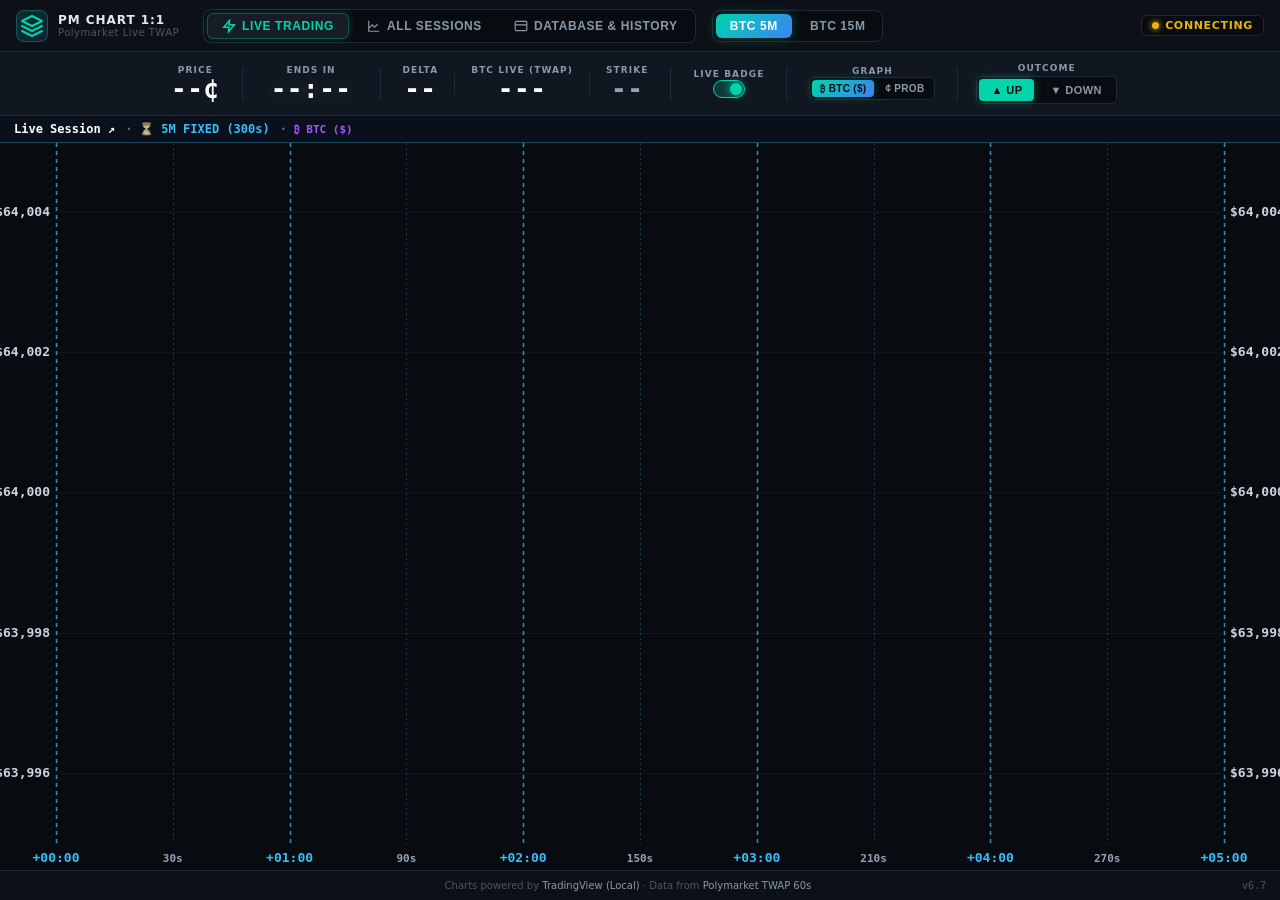
==== commit 2184afcc: "v6.7: Reliable 5M and 15M strike architecture with onStrikeConfirmed callback, metadata injection, a" ====
--- a/-APP-V-222-/index.html
+++ b/-APP-V-222-/index.html
@@ -391,7 +391,7 @@
         <a href="https://polymarket.com" target="_blank" class="attr-link">Polymarket TWAP 60s</a>
       </div>
       <div id="footer-right">
-        <span id="app-version">v6.6</span>
+        <span id="app-version">v6.7</span>
       </div>
     </footer>
 
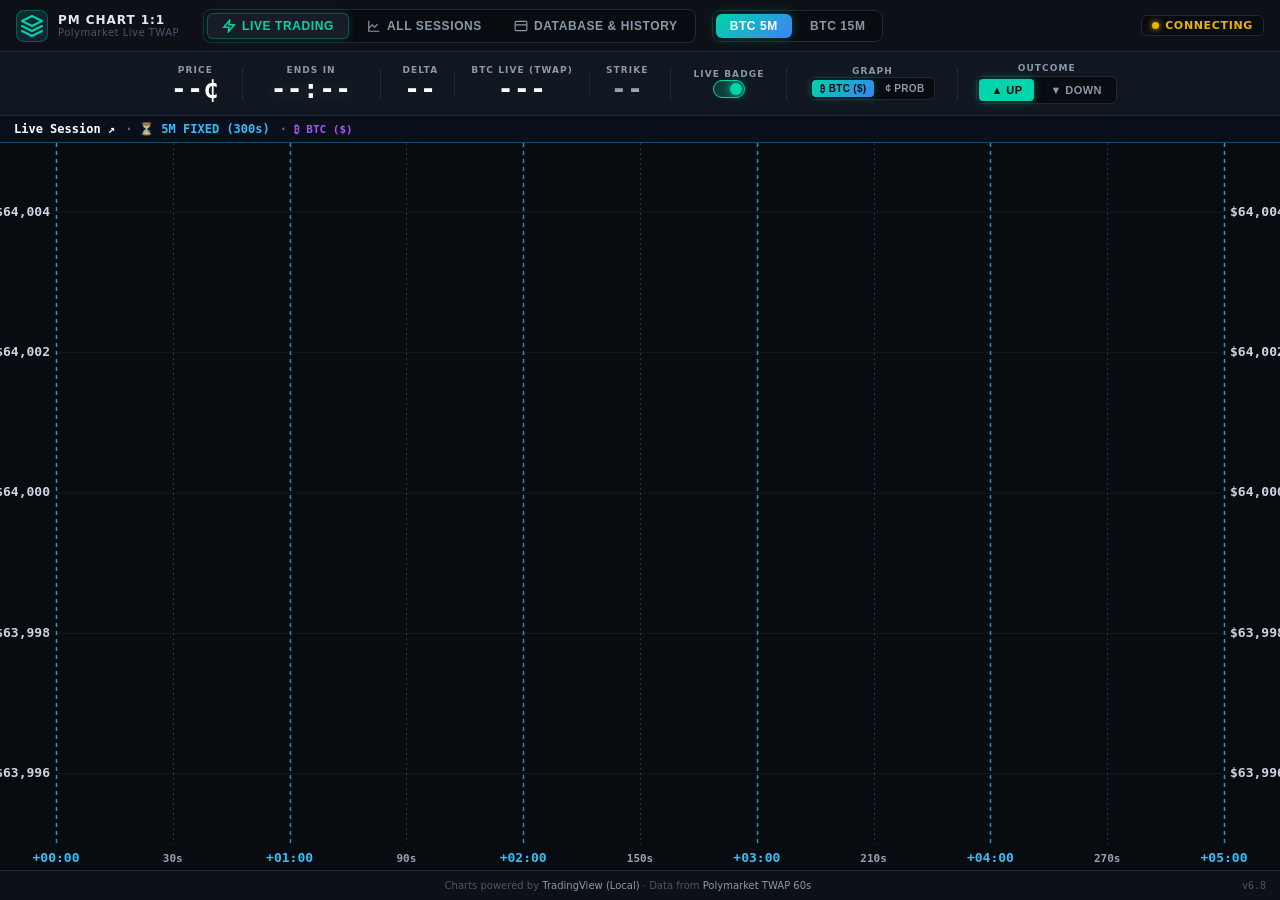
==== commit 40b487c9: "v6.8: Exact Chainlink 60s TWAP Price To Beat parity with multi-tier CORS fallback and instant verifi" ====
--- a/-APP-V-222-/index.html
+++ b/-APP-V-222-/index.html
@@ -391,7 +391,7 @@
         <a href="https://polymarket.com" target="_blank" class="attr-link">Polymarket TWAP 60s</a>
       </div>
       <div id="footer-right">
-        <span id="app-version">v6.7</span>
+        <span id="app-version">v6.8</span>
       </div>
     </footer>
 
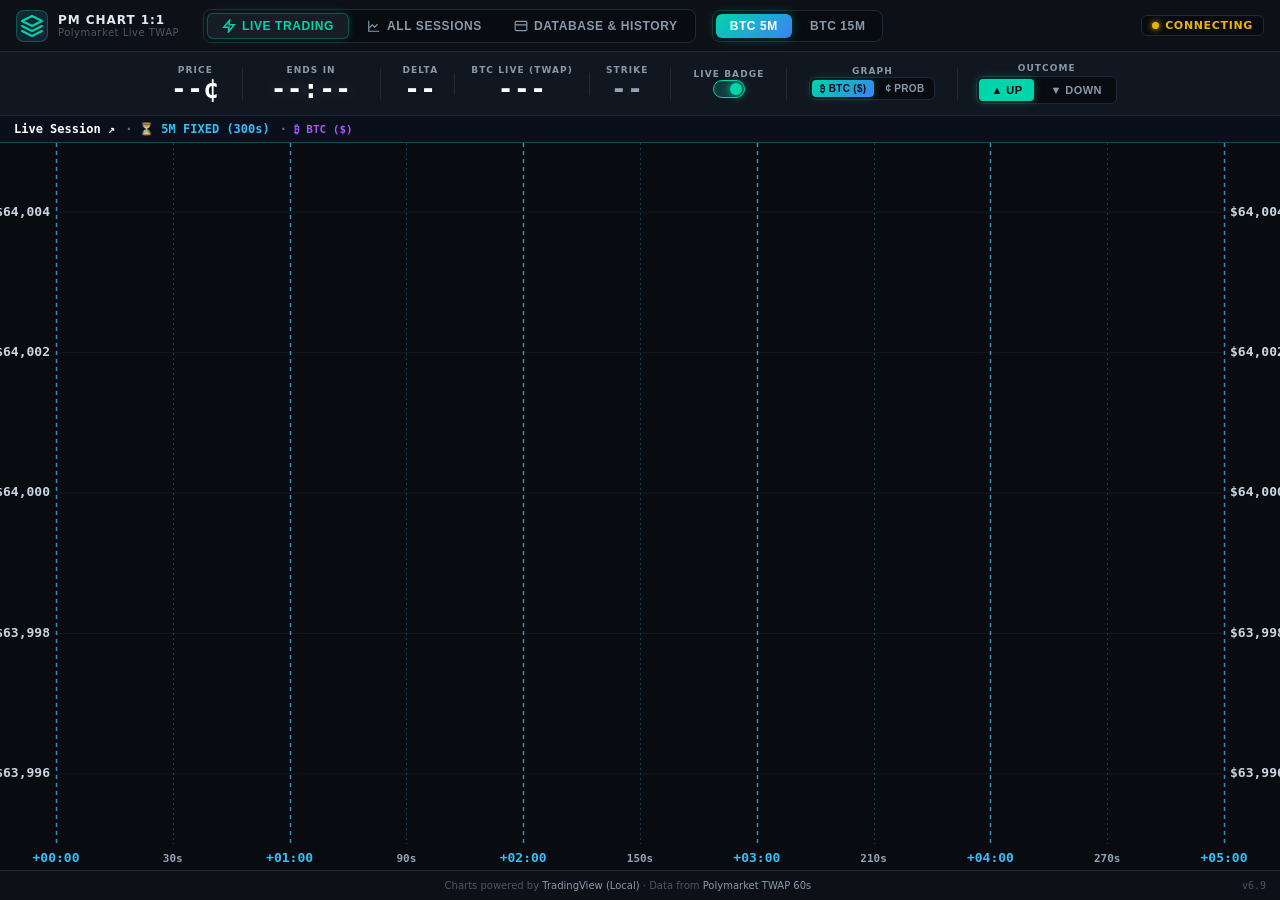
==== commit 3dd51117: "v6.9: Full mid-session history hydration for BTC ($) and Option Prob (%) modes from RTDS buffer and " ====
--- a/-APP-V-222-/index.html
+++ b/-APP-V-222-/index.html
@@ -391,7 +391,7 @@
         <a href="https://polymarket.com" target="_blank" class="attr-link">Polymarket TWAP 60s</a>
       </div>
       <div id="footer-right">
-        <span id="app-version">v6.8</span>
+        <span id="app-version">v6.9</span>
       </div>
     </footer>
 
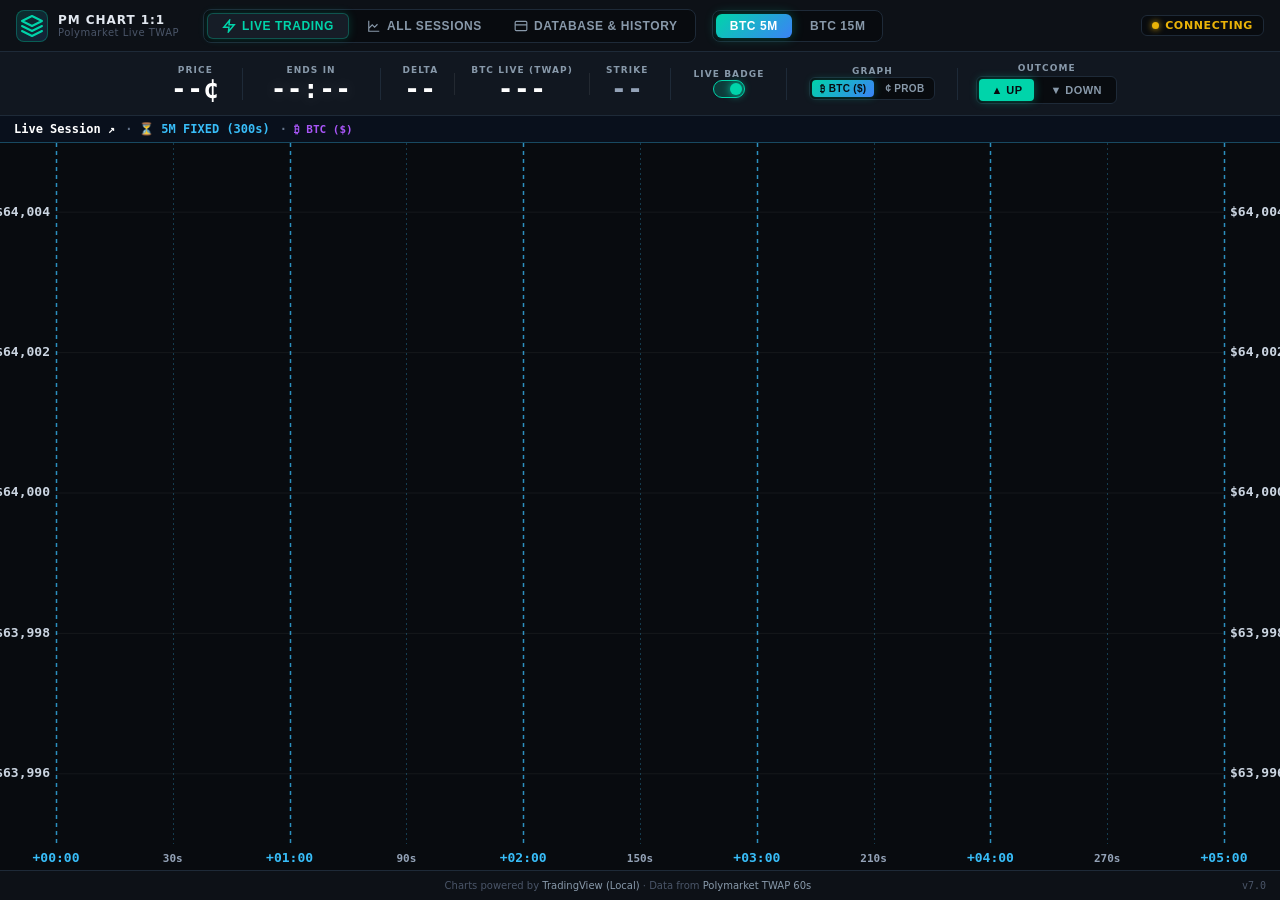
==== commit 5a1f92ae: "v7.0: 8-page deep trade pagination (up to 4000 trades) and continuous background density healing to " ====
--- a/-APP-V-222-/index.html
+++ b/-APP-V-222-/index.html
@@ -391,7 +391,7 @@
         <a href="https://polymarket.com" target="_blank" class="attr-link">Polymarket TWAP 60s</a>
       </div>
       <div id="footer-right">
-        <span id="app-version">v6.9</span>
+        <span id="app-version">v7.0</span>
       </div>
     </footer>
 
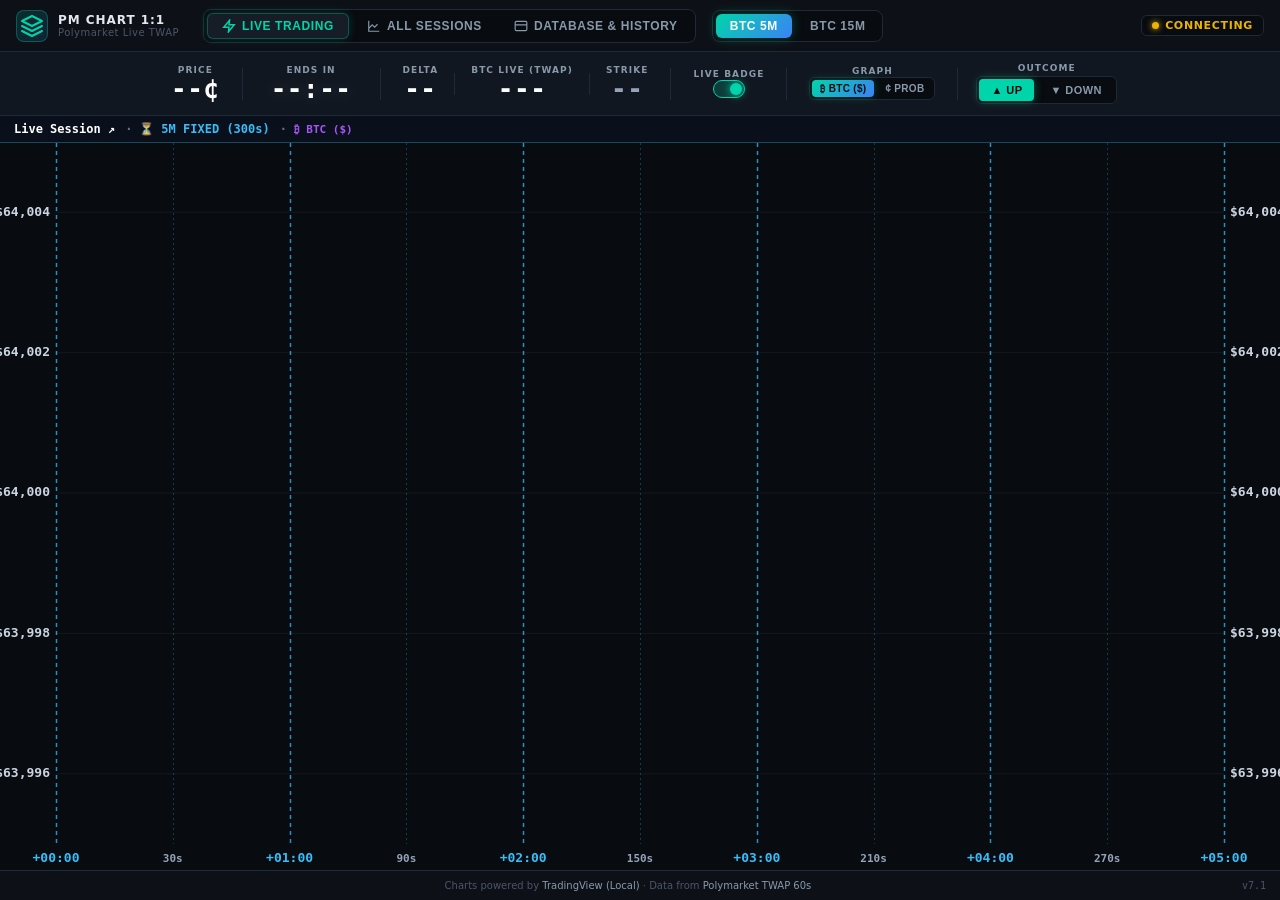
==== commit 81659897: "v7.1: Instantaneous non-blocking timeframe switching (<50ms), multi-threaded Python server, and opti" ====
--- a/-APP-V-222-/index.html
+++ b/-APP-V-222-/index.html
@@ -391,7 +391,7 @@
         <a href="https://polymarket.com" target="_blank" class="attr-link">Polymarket TWAP 60s</a>
       </div>
       <div id="footer-right">
-        <span id="app-version">v7.0</span>
+        <span id="app-version">v7.1</span>
       </div>
     </footer>
 
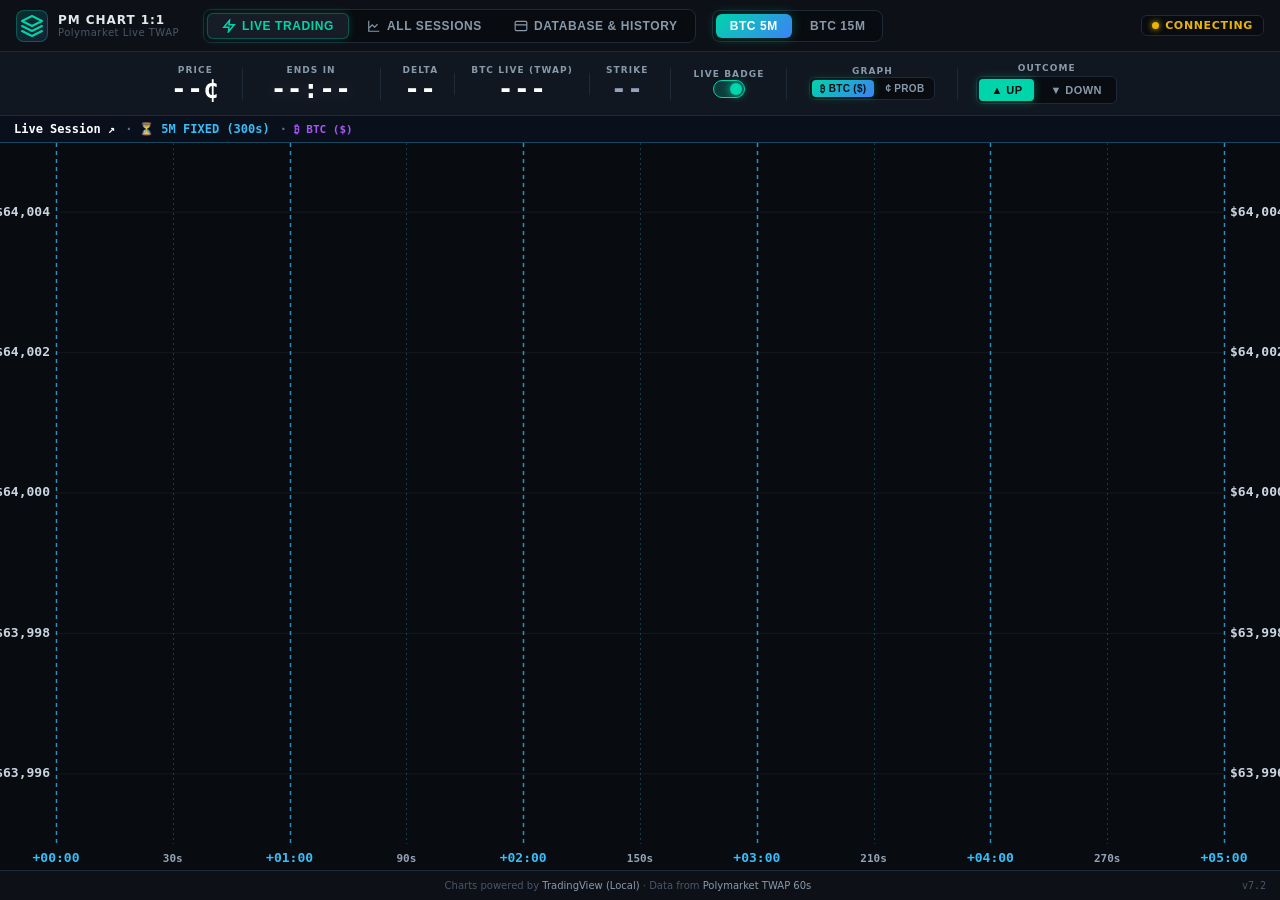
==== commit 1b03a1a9: "v7.2: Ultra-fast unified server-side session history aggregator (/api/session-history) guaranteeing " ====
--- a/-APP-V-222-/index.html
+++ b/-APP-V-222-/index.html
@@ -391,7 +391,7 @@
         <a href="https://polymarket.com" target="_blank" class="attr-link">Polymarket TWAP 60s</a>
       </div>
       <div id="footer-right">
-        <span id="app-version">v7.1</span>
+        <span id="app-version">v7.2</span>
       </div>
     </footer>
 
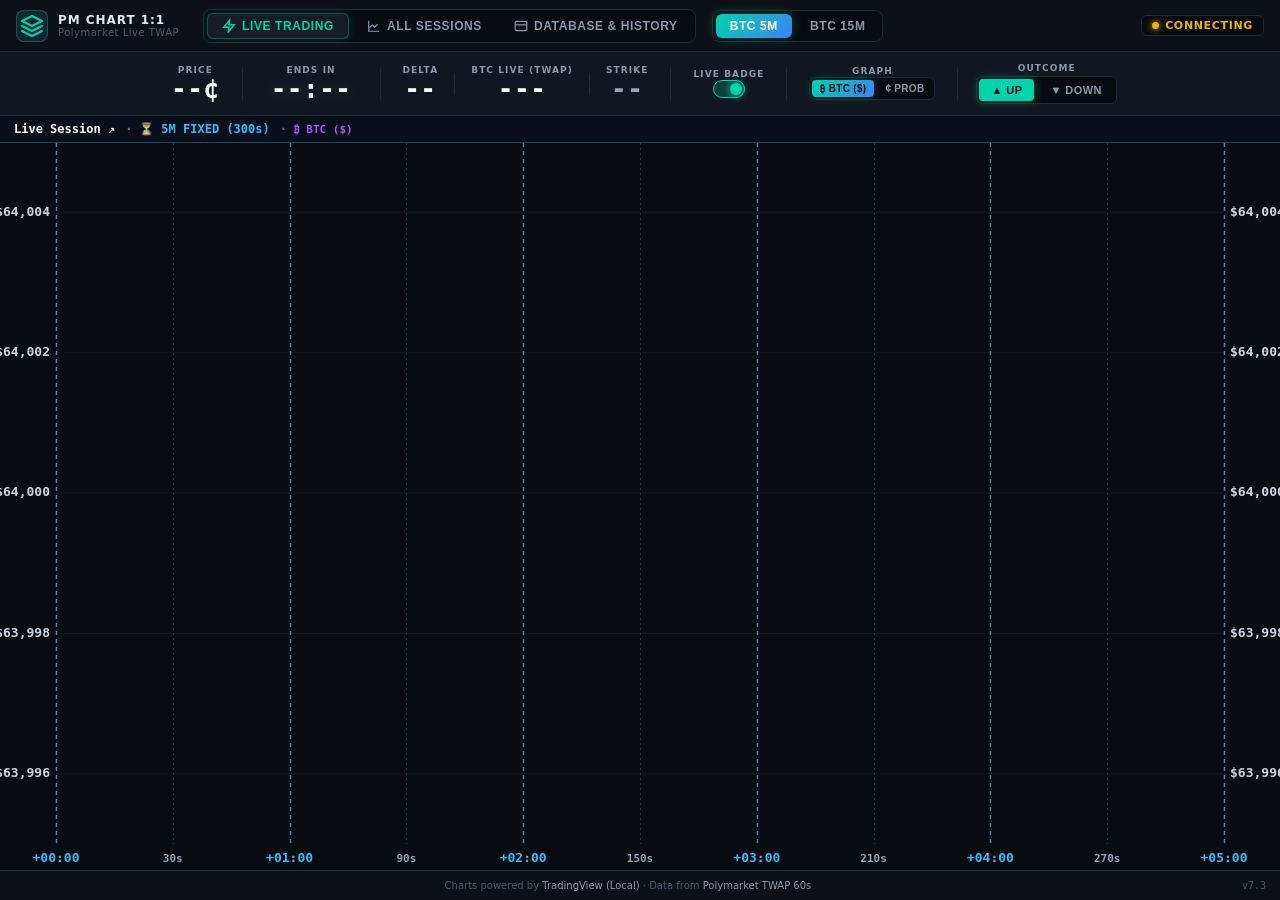
==== commit 2be4261b: "v7.3: Full 15M/5M verified high-density history coverage with 8-worker pooling and sub-750ms respons" ====
--- a/-APP-V-222-/index.html
+++ b/-APP-V-222-/index.html
@@ -391,7 +391,7 @@
         <a href="https://polymarket.com" target="_blank" class="attr-link">Polymarket TWAP 60s</a>
       </div>
       <div id="footer-right">
-        <span id="app-version">v7.2</span>
+        <span id="app-version">v7.3</span>
       </div>
     </footer>
 
